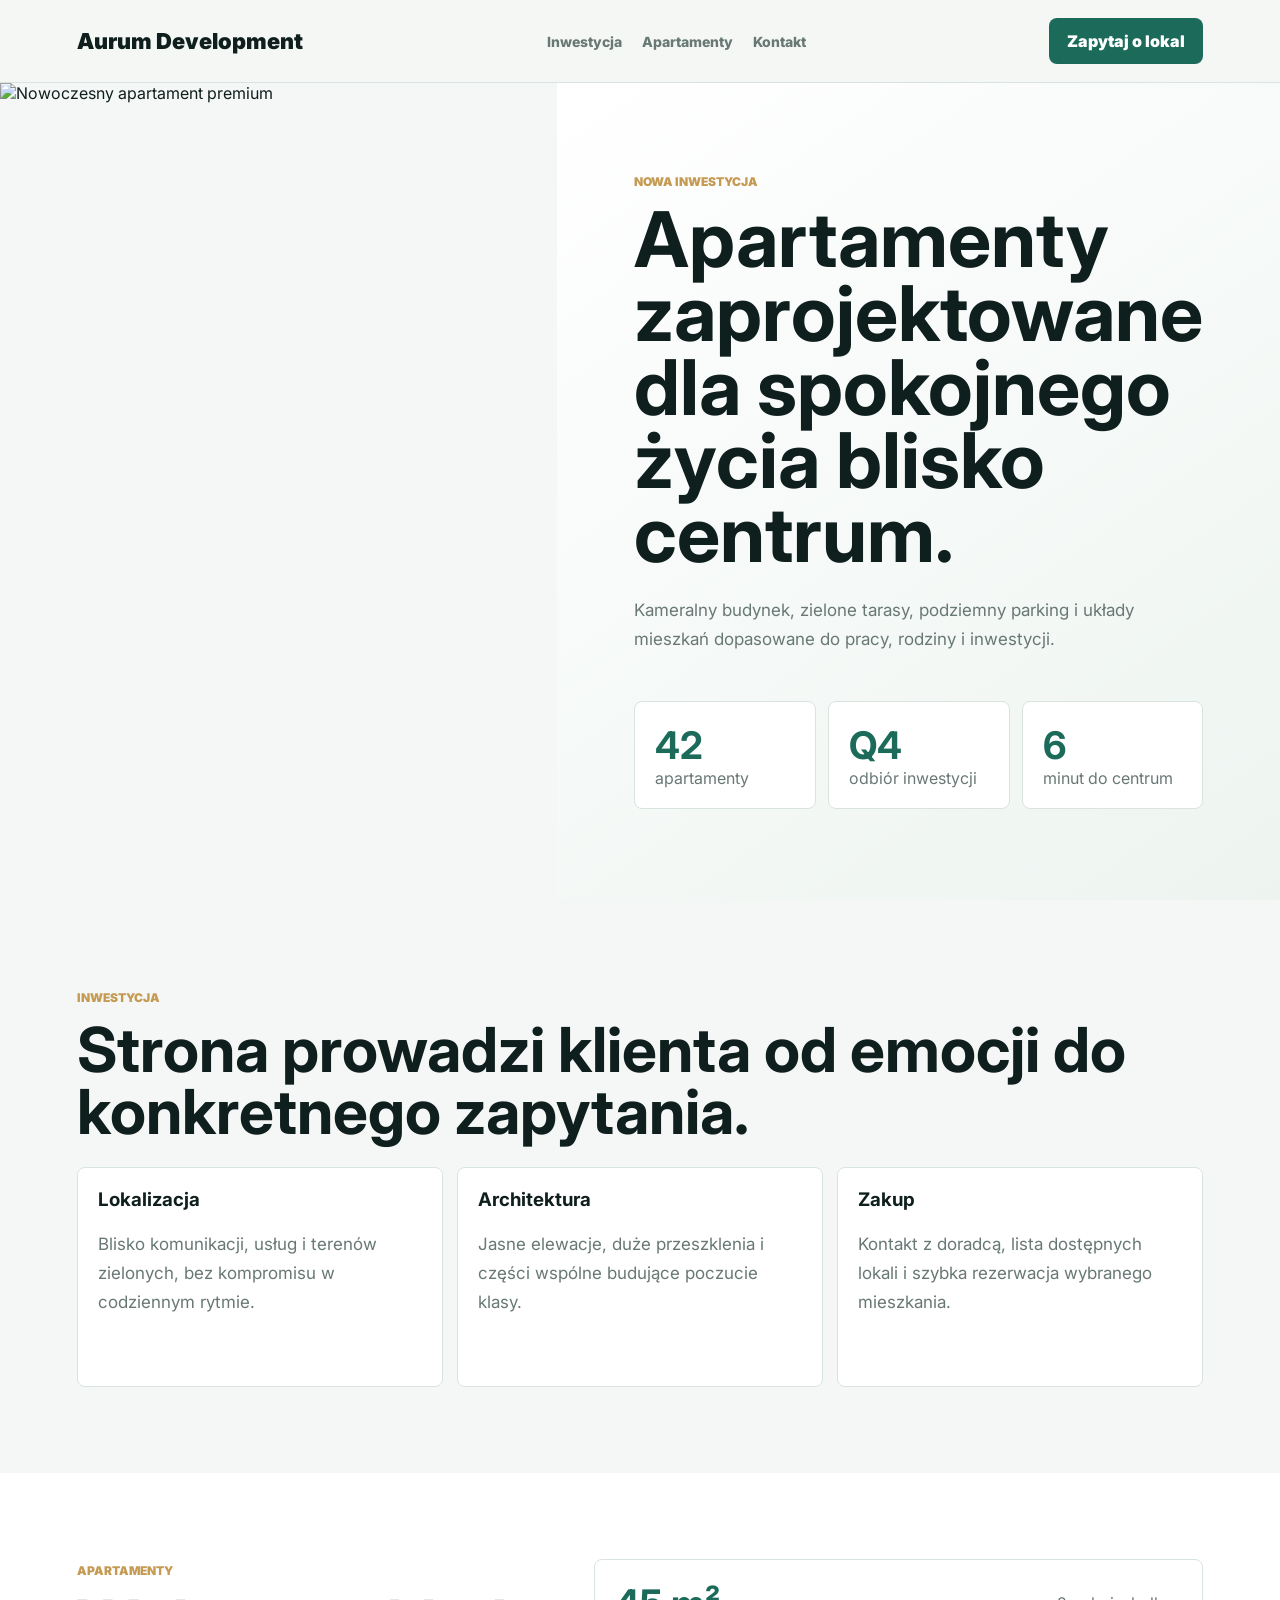
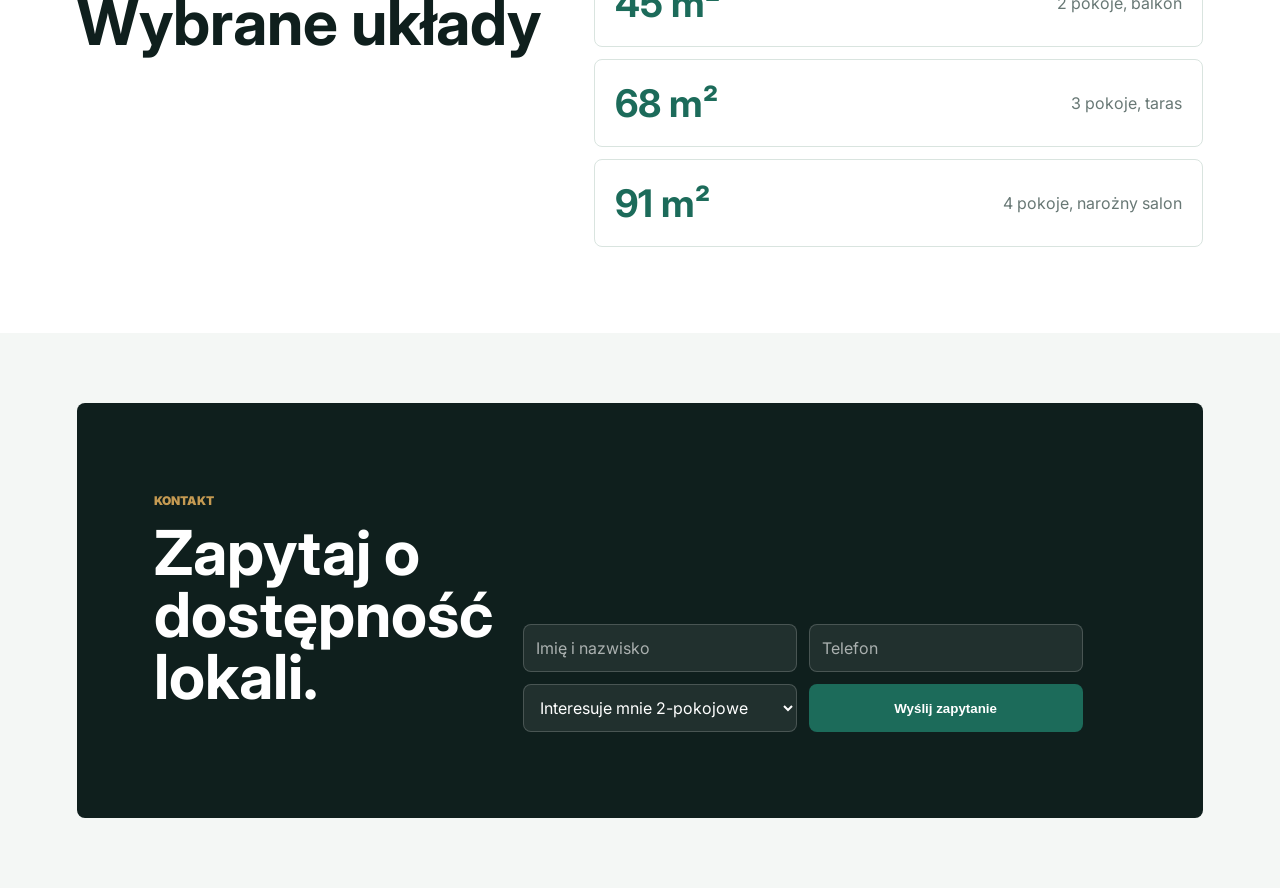
==== gotowe-strony-klientow/aurum-development/index.html @ 437f40a2 "Build AI Web Developer website and demo pages" ====
<!doctype html>
<html lang="pl">
  <head>
    <meta charset="utf-8" />
    <meta name="viewport" content="width=device-width, initial-scale=1" />
    <title>Aurum Development - apartamenty premium</title>
    <meta name="description" content="Elegancka strona dewelopera z prezentacją inwestycji, lokalizacji i formularzem zainteresowania." />
    <link rel="preconnect" href="https://fonts.googleapis.com" />
    <link rel="preconnect" href="https://fonts.gstatic.com" crossorigin />
    <link href="https://fonts.googleapis.com/css2?family=Inter:wght@400;500;600;700;800;900&display=swap" rel="stylesheet" />
    <link rel="stylesheet" href="./styles.css" />
  </head>
  <body>
    <header>
      <a class="logo" href="#">Aurum Development</a>
      <nav><a href="#investment">Inwestycja</a><a href="#apartments">Apartamenty</a><a href="#contact">Kontakt</a></nav>
      <a class="button" href="#contact">Zapytaj o lokal</a>
    </header>

    <main>
      <section class="hero">
        <div class="hero-media">
          <img src="https://images.unsplash.com/photo-1600607687920-4e2a09cf159d?auto=format&fit=crop&w=1200&q=80" alt="Nowoczesny apartament premium" />
        </div>
        <div class="hero-copy">
          <span class="eyebrow">Nowa inwestycja</span>
          <h1>Apartamenty zaprojektowane dla spokojnego życia blisko centrum.</h1>
          <p>Kameralny budynek, zielone tarasy, podziemny parking i układy mieszkań dopasowane do pracy, rodziny i inwestycji.</p>
          <div class="stats"><div><strong>42</strong><span>apartamenty</span></div><div><strong>Q4</strong><span>odbiór inwestycji</span></div><div><strong>6</strong><span>minut do centrum</span></div></div>
        </div>
      </section>

      <section id="investment" class="section">
        <span class="eyebrow">Inwestycja</span>
        <h2>Strona prowadzi klienta od emocji do konkretnego zapytania.</h2>
        <div class="features">
          <article><h3>Lokalizacja</h3><p>Blisko komunikacji, usług i terenów zielonych, bez kompromisu w codziennym rytmie.</p></article>
          <article><h3>Architektura</h3><p>Jasne elewacje, duże przeszklenia i części wspólne budujące poczucie klasy.</p></article>
          <article><h3>Zakup</h3><p>Kontakt z doradcą, lista dostępnych lokali i szybka rezerwacja wybranego mieszkania.</p></article>
        </div>
      </section>

      <section id="apartments" class="apartments">
        <div><span class="eyebrow">Apartamenty</span><h2>Wybrane układy</h2></div>
        <div class="plans">
          <article><strong>45 m²</strong><span>2 pokoje, balkon</span></article>
          <article><strong>68 m²</strong><span>3 pokoje, taras</span></article>
          <article><strong>91 m²</strong><span>4 pokoje, narożny salon</span></article>
        </div>
      </section>

      <section id="contact" class="contact">
        <div><span class="eyebrow">Kontakt</span><h2>Zapytaj o dostępność lokali.</h2></div>
        <form>
          <input placeholder="Imię i nazwisko" />
          <input placeholder="Telefon" />
          <select><option>Interesuje mnie 2-pokojowe</option><option>3-pokojowe</option><option>4-pokojowe</option></select>
          <button class="button" type="button">Wyślij zapytanie</button>
        </form>
      </section>
    </main>
  </body>
</html>
---- gotowe-strony-klientow/aurum-development/styles.css ----
:root{--bg:#f4f7f5;--text:#0f1f1d;--muted:#687875;--line:#d9e4df;--green:#1c6b5a;--gold:#c59a52}
*{box-sizing:border-box}body{margin:0;color:var(--text);background:var(--bg);font-family:Inter,system-ui,sans-serif}a{color:inherit;text-decoration:none}
header{position:sticky;top:0;z-index:5;display:flex;align-items:center;justify-content:space-between;gap:22px;padding:18px clamp(20px,6vw,86px);background:rgba(244,247,245,.82);border-bottom:1px solid var(--line);backdrop-filter:blur(18px)}.logo{font-weight:900;font-size:22px}nav{display:flex;gap:20px;color:var(--muted);font-size:14px;font-weight:800}.button{display:inline-flex;align-items:center;justify-content:center;min-height:46px;padding:0 18px;border:0;border-radius:8px;color:#fff;background:var(--green);font-weight:900}
.hero{display:grid;grid-template-columns:1.1fr .9fr;gap:0;min-height:calc(100vh - 83px);align-items:stretch}.hero-media{min-height:650px}.hero-media img{width:100%;height:100%;object-fit:cover}.hero-copy{display:flex;flex-direction:column;justify-content:center;padding:80px clamp(24px,6vw,86px);background:linear-gradient(145deg,#ffffff,#edf4f0)}.eyebrow{display:inline-block;margin-bottom:14px;color:var(--gold);font-size:12px;font-weight:900;text-transform:uppercase}h1,h2,h3,p{margin-top:0}h1{margin-bottom:24px;font-size:clamp(46px,6vw,84px);line-height:.96}h2{margin-bottom:24px;font-size:clamp(34px,5vw,62px);line-height:1}p{color:var(--muted);font-size:17px;line-height:1.7}.stats{display:grid;grid-template-columns:repeat(3,1fr);gap:12px;margin-top:30px}.stats div,.features article,.plans article{padding:20px;border:1px solid var(--line);border-radius:8px;background:#fff}.stats strong,.plans strong{display:block;font-size:38px;color:var(--green)}.stats span,.plans span{color:var(--muted)}
.section,.apartments,.contact{padding:86px clamp(20px,6vw,86px)}.features{display:grid;grid-template-columns:repeat(3,1fr);gap:14px}.features article{min-height:220px}.apartments{display:grid;grid-template-columns:.8fr 1fr;gap:30px;background:#fff}.plans{display:grid;gap:12px}.plans article{display:flex;align-items:center;justify-content:space-between;gap:18px}.contact{display:grid;grid-template-columns:.8fr 1fr;gap:30px;margin:70px clamp(20px,6vw,86px);border-radius:8px;background:#0f1f1d}.contact h2{color:#fff}form{display:grid;grid-template-columns:repeat(2,1fr);gap:12px;align-content:end}input,select{min-height:48px;padding:12px;border:1px solid rgba(255,255,255,.18);border-radius:8px;background:rgba(255,255,255,.08);color:#fff;font:inherit}input::placeholder{color:rgba(255,255,255,.62)}
@media(max-width:900px){nav{display:none}.hero,.features,.apartments,.contact,form,.stats{grid-template-columns:1fr}.hero-media{min-height:360px}.plans article{display:grid}}
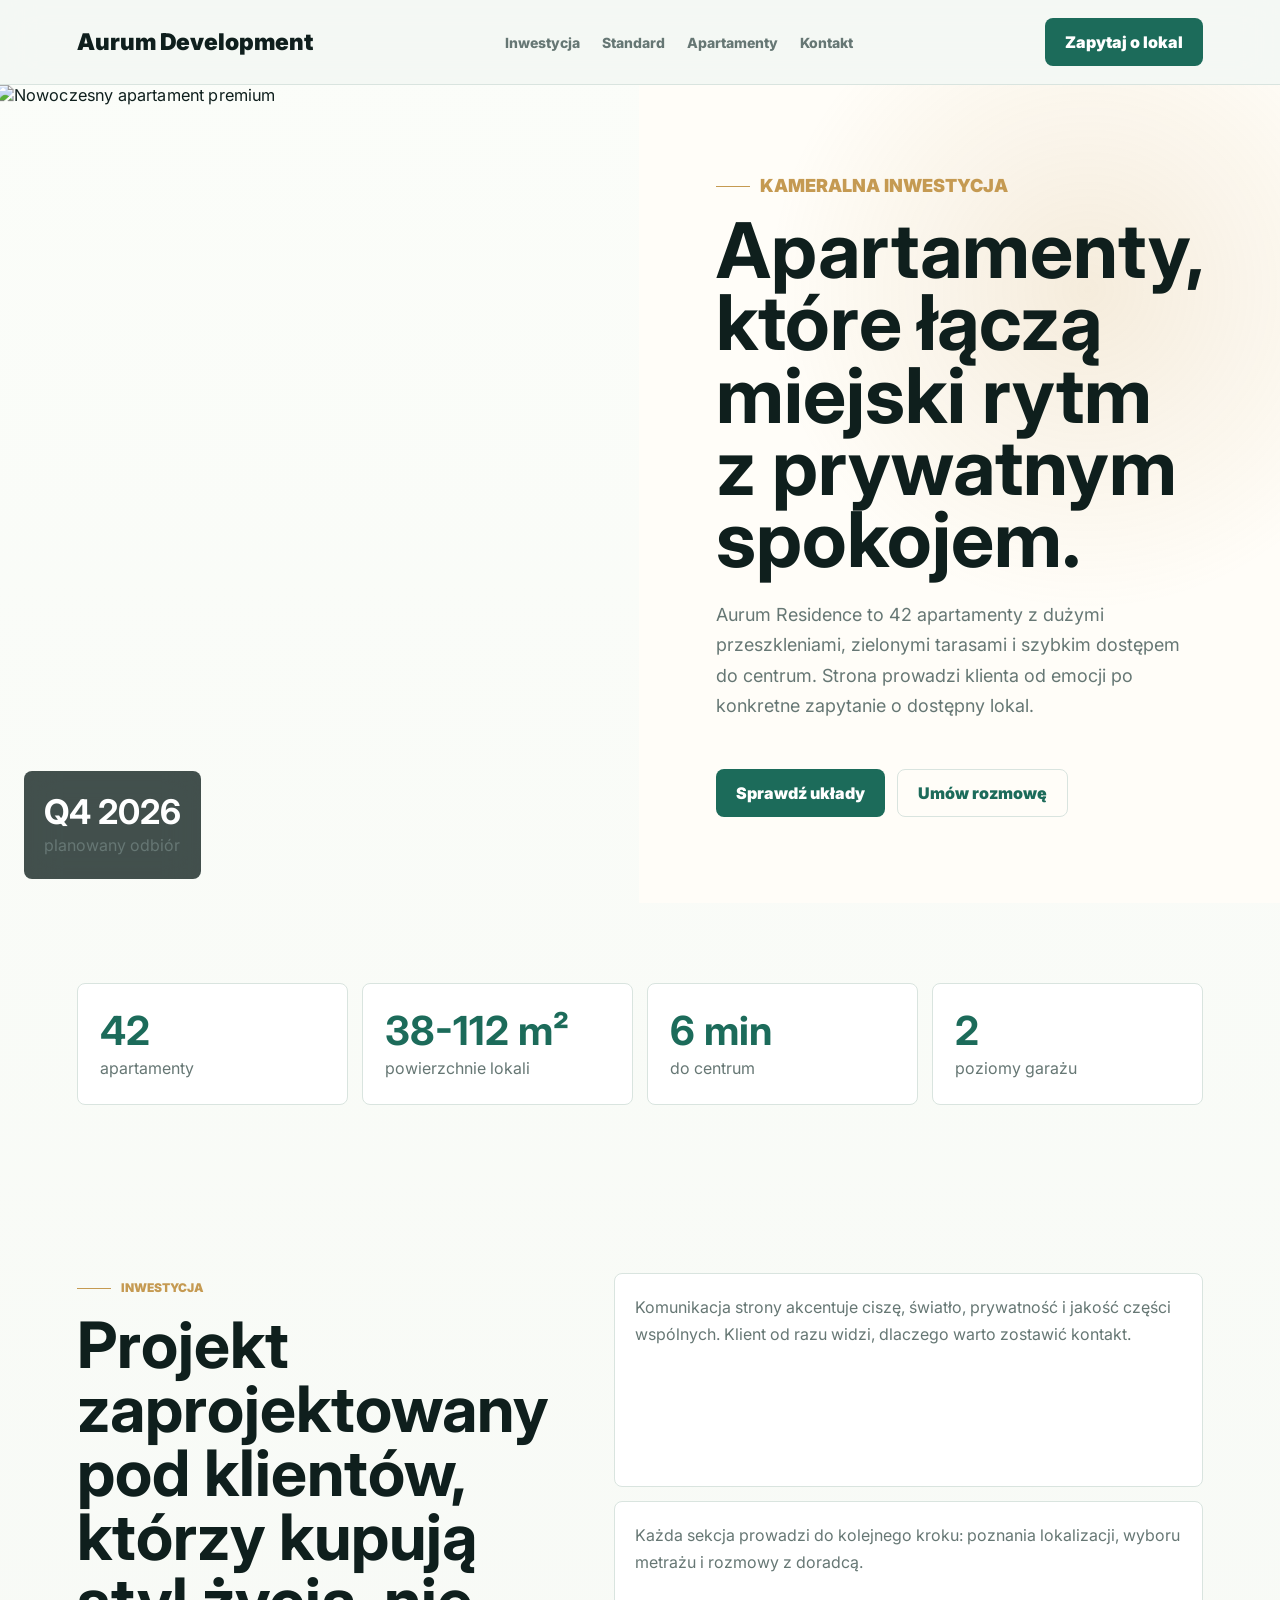
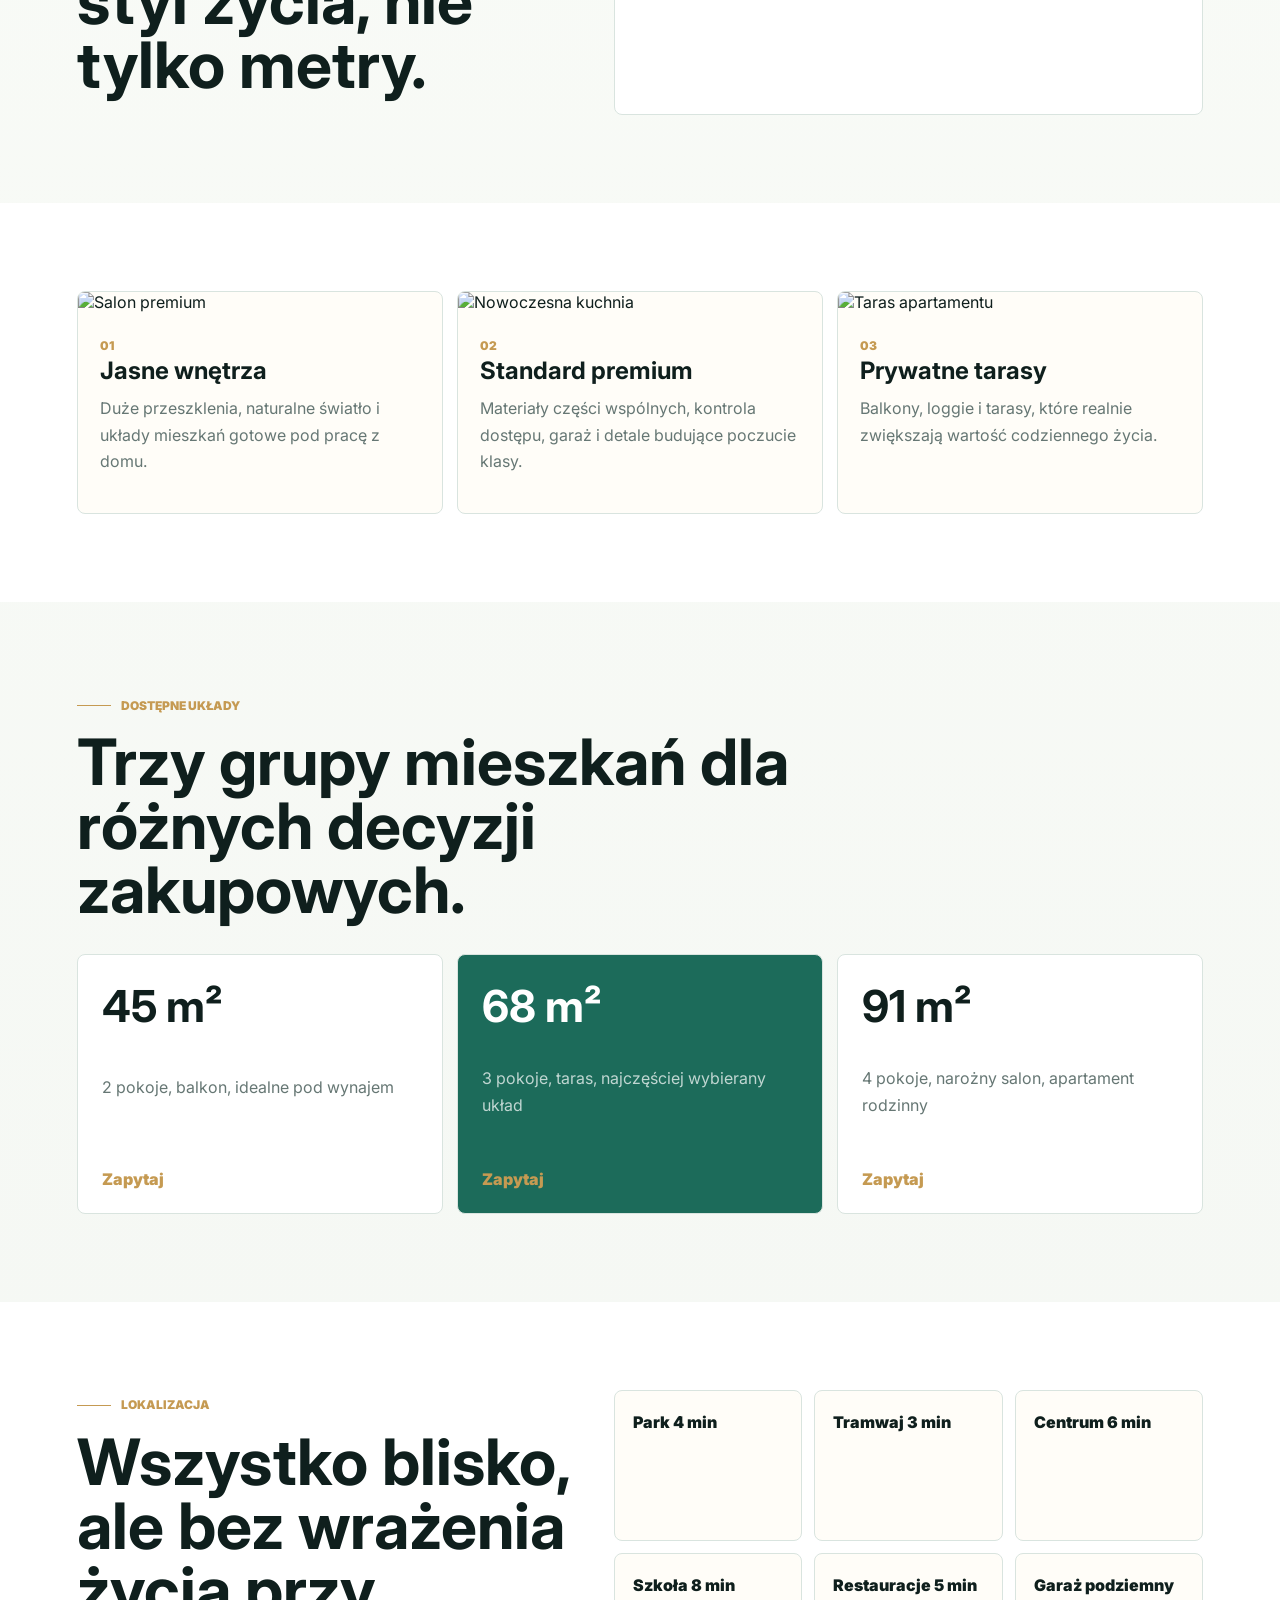
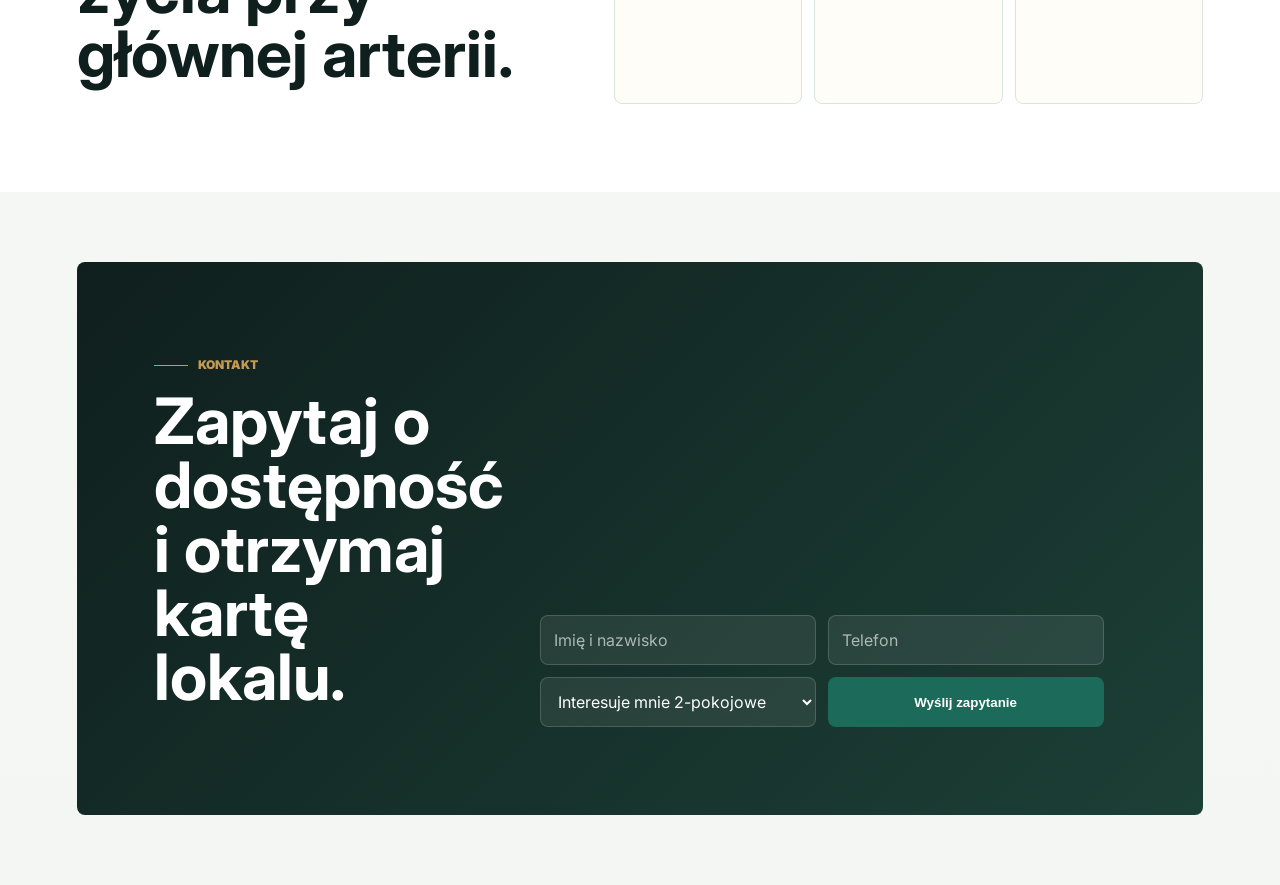
==== commit c132f489: "Upgrade client demo pages to premium layouts" ====
--- a/gotowe-strony-klientow/aurum-development/index.html
+++ b/gotowe-strony-klientow/aurum-development/index.html
@@ -3,8 +3,11 @@
   <head>
     <meta charset="utf-8" />
     <meta name="viewport" content="width=device-width, initial-scale=1" />
-    <title>Aurum Development - apartamenty premium</title>
-    <meta name="description" content="Elegancka strona dewelopera z prezentacją inwestycji, lokalizacji i formularzem zainteresowania." />
+    <title>Aurum Development - apartamenty premium blisko centrum</title>
+    <meta
+      name="description"
+      content="Strona inwestycji deweloperskiej: apartamenty premium, lokalizacja, układy mieszkań, galeria, standard i formularz kontaktowy."
+    />
     <link rel="preconnect" href="https://fonts.googleapis.com" />
     <link rel="preconnect" href="https://fonts.gstatic.com" crossorigin />
     <link href="https://fonts.googleapis.com/css2?family=Inter:wght@400;500;600;700;800;900&display=swap" rel="stylesheet" />
@@ -12,52 +15,110 @@
   </head>
   <body>
     <header>
-      <a class="logo" href="#">Aurum Development</a>
-      <nav><a href="#investment">Inwestycja</a><a href="#apartments">Apartamenty</a><a href="#contact">Kontakt</a></nav>
+      <a class="logo" href="#top">Aurum Development</a>
+      <nav>
+        <a href="#investment">Inwestycja</a>
+        <a href="#standard">Standard</a>
+        <a href="#apartments">Apartamenty</a>
+        <a href="#contact">Kontakt</a>
+      </nav>
       <a class="button" href="#contact">Zapytaj o lokal</a>
     </header>
 
-    <main>
+    <main id="top">
       <section class="hero">
-        <div class="hero-media">
-          <img src="https://images.unsplash.com/photo-1600607687920-4e2a09cf159d?auto=format&fit=crop&w=1200&q=80" alt="Nowoczesny apartament premium" />
+        <div class="hero-media reveal">
+          <img src="https://images.unsplash.com/photo-1600607687920-4e2a09cf159d?auto=format&fit=crop&w=1300&q=82" alt="Nowoczesny apartament premium" />
+          <div class="media-badge"><strong>Q4 2026</strong><span>planowany odbiór</span></div>
         </div>
-        <div class="hero-copy">
-          <span class="eyebrow">Nowa inwestycja</span>
-          <h1>Apartamenty zaprojektowane dla spokojnego życia blisko centrum.</h1>
-          <p>Kameralny budynek, zielone tarasy, podziemny parking i układy mieszkań dopasowane do pracy, rodziny i inwestycji.</p>
-          <div class="stats"><div><strong>42</strong><span>apartamenty</span></div><div><strong>Q4</strong><span>odbiór inwestycji</span></div><div><strong>6</strong><span>minut do centrum</span></div></div>
+        <div class="hero-copy reveal">
+          <p class="eyebrow">Kameralna inwestycja</p>
+          <h1>Apartamenty, które łączą miejski rytm z prywatnym spokojem.</h1>
+          <p>
+            Aurum Residence to 42 apartamenty z dużymi przeszkleniami, zielonymi tarasami i szybkim dostępem
+            do centrum. Strona prowadzi klienta od emocji po konkretne zapytanie o dostępny lokal.
+          </p>
+          <div class="actions">
+            <a class="button" href="#apartments">Sprawdź układy</a>
+            <a class="button light" href="#contact">Umów rozmowę</a>
+          </div>
         </div>
       </section>
 
-      <section id="investment" class="section">
-        <span class="eyebrow">Inwestycja</span>
-        <h2>Strona prowadzi klienta od emocji do konkretnego zapytania.</h2>
-        <div class="features">
-          <article><h3>Lokalizacja</h3><p>Blisko komunikacji, usług i terenów zielonych, bez kompromisu w codziennym rytmie.</p></article>
-          <article><h3>Architektura</h3><p>Jasne elewacje, duże przeszklenia i części wspólne budujące poczucie klasy.</p></article>
-          <article><h3>Zakup</h3><p>Kontakt z doradcą, lista dostępnych lokali i szybka rezerwacja wybranego mieszkania.</p></article>
+      <section class="stats reveal">
+        <div><strong>42</strong><span>apartamenty</span></div>
+        <div><strong>38-112 m²</strong><span>powierzchnie lokali</span></div>
+        <div><strong>6 min</strong><span>do centrum</span></div>
+        <div><strong>2</strong><span>poziomy garażu</span></div>
+      </section>
+
+      <section id="investment" class="investment reveal">
+        <div>
+          <p class="eyebrow">Inwestycja</p>
+          <h2>Projekt zaprojektowany pod klientów, którzy kupują styl życia, nie tylko metry.</h2>
+        </div>
+        <div class="feature-copy">
+          <p>Komunikacja strony akcentuje ciszę, światło, prywatność i jakość części wspólnych. Klient od razu widzi, dlaczego warto zostawić kontakt.</p>
+          <p>Każda sekcja prowadzi do kolejnego kroku: poznania lokalizacji, wyboru metrażu i rozmowy z doradcą.</p>
         </div>
       </section>
 
-      <section id="apartments" class="apartments">
-        <div><span class="eyebrow">Apartamenty</span><h2>Wybrane układy</h2></div>
+      <section id="standard" class="standard reveal">
+        <article>
+          <img src="https://images.unsplash.com/photo-1600566753190-17f0baa2a6c3?auto=format&fit=crop&w=900&q=82" alt="Salon premium" />
+          <div><span>01</span><h3>Jasne wnętrza</h3><p>Duże przeszklenia, naturalne światło i układy mieszkań gotowe pod pracę z domu.</p></div>
+        </article>
+        <article>
+          <img src="https://images.unsplash.com/photo-1600607688969-a5bfcd646154?auto=format&fit=crop&w=900&q=82" alt="Nowoczesna kuchnia" />
+          <div><span>02</span><h3>Standard premium</h3><p>Materiały części wspólnych, kontrola dostępu, garaż i detale budujące poczucie klasy.</p></div>
+        </article>
+        <article>
+          <img src="https://images.unsplash.com/photo-1600566752355-35792bedcfea?auto=format&fit=crop&w=900&q=82" alt="Taras apartamentu" />
+          <div><span>03</span><h3>Prywatne tarasy</h3><p>Balkony, loggie i tarasy, które realnie zwiększają wartość codziennego życia.</p></div>
+        </article>
+      </section>
+
+      <section id="apartments" class="apartments reveal">
+        <div class="section-head">
+          <p class="eyebrow">Dostępne układy</p>
+          <h2>Trzy grupy mieszkań dla różnych decyzji zakupowych.</h2>
+        </div>
         <div class="plans">
-          <article><strong>45 m²</strong><span>2 pokoje, balkon</span></article>
-          <article><strong>68 m²</strong><span>3 pokoje, taras</span></article>
-          <article><strong>91 m²</strong><span>4 pokoje, narożny salon</span></article>
+          <article><strong>45 m²</strong><span>2 pokoje, balkon, idealne pod wynajem</span><a href="#contact">Zapytaj</a></article>
+          <article class="featured"><strong>68 m²</strong><span>3 pokoje, taras, najczęściej wybierany układ</span><a href="#contact">Zapytaj</a></article>
+          <article><strong>91 m²</strong><span>4 pokoje, narożny salon, apartament rodzinny</span><a href="#contact">Zapytaj</a></article>
         </div>
       </section>
 
-      <section id="contact" class="contact">
-        <div><span class="eyebrow">Kontakt</span><h2>Zapytaj o dostępność lokali.</h2></div>
+      <section class="location reveal">
+        <div>
+          <p class="eyebrow">Lokalizacja</p>
+          <h2>Wszystko blisko, ale bez wrażenia życia przy głównej arterii.</h2>
+        </div>
+        <div class="location-grid">
+          <span>Park 4 min</span>
+          <span>Tramwaj 3 min</span>
+          <span>Centrum 6 min</span>
+          <span>Szkoła 8 min</span>
+          <span>Restauracje 5 min</span>
+          <span>Garaż podziemny</span>
+        </div>
+      </section>
+
+      <section id="contact" class="contact reveal">
+        <div>
+          <p class="eyebrow">Kontakt</p>
+          <h2>Zapytaj o dostępność i otrzymaj kartę lokalu.</h2>
+        </div>
         <form>
           <input placeholder="Imię i nazwisko" />
           <input placeholder="Telefon" />
-          <select><option>Interesuje mnie 2-pokojowe</option><option>3-pokojowe</option><option>4-pokojowe</option></select>
+          <select><option>Interesuje mnie 2-pokojowe</option><option>3-pokojowe</option><option>4-pokojowe</option><option>Zakup inwestycyjny</option></select>
           <button class="button" type="button">Wyślij zapytanie</button>
         </form>
       </section>
     </main>
+
+    <script src="./script.js"></script>
   </body>
 </html>
--- a/gotowe-strony-klientow/aurum-development/styles.css
+++ b/gotowe-strony-klientow/aurum-development/styles.css
@@ -1,6 +1,69 @@
-:root{--bg:#f4f7f5;--text:#0f1f1d;--muted:#687875;--line:#d9e4df;--green:#1c6b5a;--gold:#c59a52}
-*{box-sizing:border-box}body{margin:0;color:var(--text);background:var(--bg);font-family:Inter,system-ui,sans-serif}a{color:inherit;text-decoration:none}
-header{position:sticky;top:0;z-index:5;display:flex;align-items:center;justify-content:space-between;gap:22px;padding:18px clamp(20px,6vw,86px);background:rgba(244,247,245,.82);border-bottom:1px solid var(--line);backdrop-filter:blur(18px)}.logo{font-weight:900;font-size:22px}nav{display:flex;gap:20px;color:var(--muted);font-size:14px;font-weight:800}.button{display:inline-flex;align-items:center;justify-content:center;min-height:46px;padding:0 18px;border:0;border-radius:8px;color:#fff;background:var(--green);font-weight:900}
-.hero{display:grid;grid-template-columns:1.1fr .9fr;gap:0;min-height:calc(100vh - 83px);align-items:stretch}.hero-media{min-height:650px}.hero-media img{width:100%;height:100%;object-fit:cover}.hero-copy{display:flex;flex-direction:column;justify-content:center;padding:80px clamp(24px,6vw,86px);background:linear-gradient(145deg,#ffffff,#edf4f0)}.eyebrow{display:inline-block;margin-bottom:14px;color:var(--gold);font-size:12px;font-weight:900;text-transform:uppercase}h1,h2,h3,p{margin-top:0}h1{margin-bottom:24px;font-size:clamp(46px,6vw,84px);line-height:.96}h2{margin-bottom:24px;font-size:clamp(34px,5vw,62px);line-height:1}p{color:var(--muted);font-size:17px;line-height:1.7}.stats{display:grid;grid-template-columns:repeat(3,1fr);gap:12px;margin-top:30px}.stats div,.features article,.plans article{padding:20px;border:1px solid var(--line);border-radius:8px;background:#fff}.stats strong,.plans strong{display:block;font-size:38px;color:var(--green)}.stats span,.plans span{color:var(--muted)}
-.section,.apartments,.contact{padding:86px clamp(20px,6vw,86px)}.features{display:grid;grid-template-columns:repeat(3,1fr);gap:14px}.features article{min-height:220px}.apartments{display:grid;grid-template-columns:.8fr 1fr;gap:30px;background:#fff}.plans{display:grid;gap:12px}.plans article{display:flex;align-items:center;justify-content:space-between;gap:18px}.contact{display:grid;grid-template-columns:.8fr 1fr;gap:30px;margin:70px clamp(20px,6vw,86px);border-radius:8px;background:#0f1f1d}.contact h2{color:#fff}form{display:grid;grid-template-columns:repeat(2,1fr);gap:12px;align-content:end}input,select{min-height:48px;padding:12px;border:1px solid rgba(255,255,255,.18);border-radius:8px;background:rgba(255,255,255,.08);color:#fff;font:inherit}input::placeholder{color:rgba(255,255,255,.62)}
-@media(max-width:900px){nav{display:none}.hero,.features,.apartments,.contact,form,.stats{grid-template-columns:1fr}.hero-media{min-height:360px}.plans article{display:grid}}
+:root {
+  --bg: #f3f6f2;
+  --text: #0f1f1d;
+  --muted: #667774;
+  --line: #d9e4df;
+  --green: #1c6b5a;
+  --gold: #c59a52;
+  --cream: #fffdf8;
+}
+
+* { box-sizing: border-box; }
+html { scroll-behavior: smooth; }
+body { margin: 0; color: var(--text); background: linear-gradient(180deg, #fbfdf9, var(--bg)); font-family: Inter, system-ui, sans-serif; }
+a { color: inherit; text-decoration: none; }
+header { position: sticky; top: 0; z-index: 20; display: flex; align-items: center; justify-content: space-between; gap: 22px; padding: 18px clamp(20px, 6vw, 86px); background: rgba(243,246,242,.78); border-bottom: 1px solid var(--line); backdrop-filter: blur(18px); }
+.logo { font-size: 23px; font-weight: 900; }
+nav { display: flex; gap: 22px; color: var(--muted); font-size: 14px; font-weight: 800; }
+.button { display: inline-flex; align-items: center; justify-content: center; min-height: 48px; padding: 0 20px; border: 0; border-radius: 8px; color: #fff; background: var(--green); font-weight: 900; transition: transform .18s ease, box-shadow .18s ease; }
+.button:hover { transform: translateY(-2px); box-shadow: 0 18px 44px rgba(28,107,90,.18); }
+.button.light { color: var(--green); border: 1px solid var(--line); background: transparent; }
+.hero { display: grid; grid-template-columns: 1.08fr .92fr; min-height: calc(100vh - 85px); }
+.hero-media { position: relative; min-height: 680px; overflow: hidden; }
+.hero-media img { width: 100%; height: 100%; object-fit: cover; transform: scale(1.02); transition: transform .9s ease; }
+.hero-media:hover img { transform: scale(1.07); }
+.media-badge { position: absolute; left: 24px; bottom: 24px; padding: 20px; border-radius: 8px; color: #fff; background: rgba(15,31,29,.78); backdrop-filter: blur(16px); }
+.media-badge strong { display: block; font-size: 34px; }
+.hero-copy { display: flex; flex-direction: column; justify-content: center; padding: 86px clamp(24px, 6vw, 86px); background: radial-gradient(circle at 70% 25%, rgba(197,154,82,.17), transparent 20rem), var(--cream); }
+.eyebrow { display: inline-flex; align-items: center; gap: 10px; margin: 0 0 14px; color: var(--gold); font-size: 12px; font-weight: 900; text-transform: uppercase; }
+.eyebrow::before { content: ""; width: 34px; height: 1px; background: var(--gold); }
+h1,h2,h3,p { margin-top: 0; }
+h1 { margin-bottom: 24px; font-size: clamp(46px, 6vw, 88px); line-height: .94; }
+h2 { margin-bottom: 18px; font-size: clamp(34px, 5vw, 64px); line-height: 1; }
+h3 { margin-bottom: 10px; font-size: 24px; }
+p, span { color: var(--muted); line-height: 1.68; }
+.hero-copy p { max-width: 680px; font-size: 18px; }
+.actions { display: flex; flex-wrap: wrap; gap: 12px; margin-top: 30px; }
+.stats { display: grid; grid-template-columns: repeat(4, 1fr); gap: 14px; padding: 80px clamp(20px, 6vw, 86px); }
+.stats div { padding: 22px; border: 1px solid var(--line); border-radius: 8px; background: #fff; }
+.stats strong { display: block; color: var(--green); font-size: 40px; }
+.investment, .location, .contact { display: grid; grid-template-columns: .85fr 1fr; gap: 36px; padding: 88px clamp(20px, 6vw, 86px); }
+.feature-copy { display: grid; gap: 14px; }
+.feature-copy p { margin: 0; padding: 20px; border: 1px solid var(--line); border-radius: 8px; background: #fff; }
+.standard { display: grid; grid-template-columns: repeat(3, 1fr); gap: 14px; padding: 88px clamp(20px, 6vw, 86px); background: #fff; }
+.standard article { overflow: hidden; border: 1px solid var(--line); border-radius: 8px; background: var(--cream); transition: transform .22s ease; }
+.standard article:hover { transform: translateY(-8px); }
+.standard img { width: 100%; height: 280px; object-fit: cover; transition: transform .7s ease; }
+.standard article:hover img { transform: scale(1.05); }
+.standard div { padding: 22px; }
+.standard span { color: var(--gold); font-size: 12px; font-weight: 900; }
+.apartments { padding: 88px clamp(20px, 6vw, 86px); }
+.section-head { max-width: 850px; margin-bottom: 32px; }
+.plans { display: grid; grid-template-columns: repeat(3, 1fr); gap: 14px; }
+.plans article { display: grid; gap: 14px; min-height: 260px; padding: 24px; border: 1px solid var(--line); border-radius: 8px; background: #fff; }
+.plans article.featured { color: #fff; background: var(--green); }
+.plans article.featured span { color: rgba(255,255,255,.72); }
+.plans strong { display: block; color: inherit; font-size: 44px; }
+.plans a { align-self: end; color: var(--gold); font-weight: 900; }
+.location { background: #fff; }
+.location-grid { display: grid; grid-template-columns: repeat(3, 1fr); gap: 12px; }
+.location-grid span { padding: 18px; border: 1px solid var(--line); border-radius: 8px; color: var(--text); background: var(--cream); font-weight: 900; }
+.contact { margin: 70px clamp(20px, 6vw, 86px); border-radius: 8px; color: #fff; background: linear-gradient(135deg, #0f1f1d, #1c3f36); }
+.contact h2 { color: #fff; }
+form { display: grid; grid-template-columns: repeat(2, 1fr); gap: 12px; align-content: end; }
+input, select { min-height: 50px; padding: 13px; border: 1px solid rgba(255,255,255,.16); border-radius: 8px; outline: 0; color: #fff; background: rgba(255,255,255,.08); font: inherit; }
+input::placeholder { color: rgba(255,255,255,.62); }
+.reveal { opacity: 0; transform: translateY(24px); transition: opacity .7s ease, transform .7s ease; }
+.reveal.visible { opacity: 1; transform: translateY(0); }
+@media (max-width: 1060px) { .standard, .plans, .stats, .location-grid { grid-template-columns: repeat(2, 1fr); } .investment, .location, .contact { grid-template-columns: 1fr; } }
+@media (max-width: 860px) { nav { display: none; } .hero, form, .standard, .plans, .stats, .location-grid { grid-template-columns: 1fr; } h1 { font-size: 43px; } .hero-media { min-height: 360px; } }
